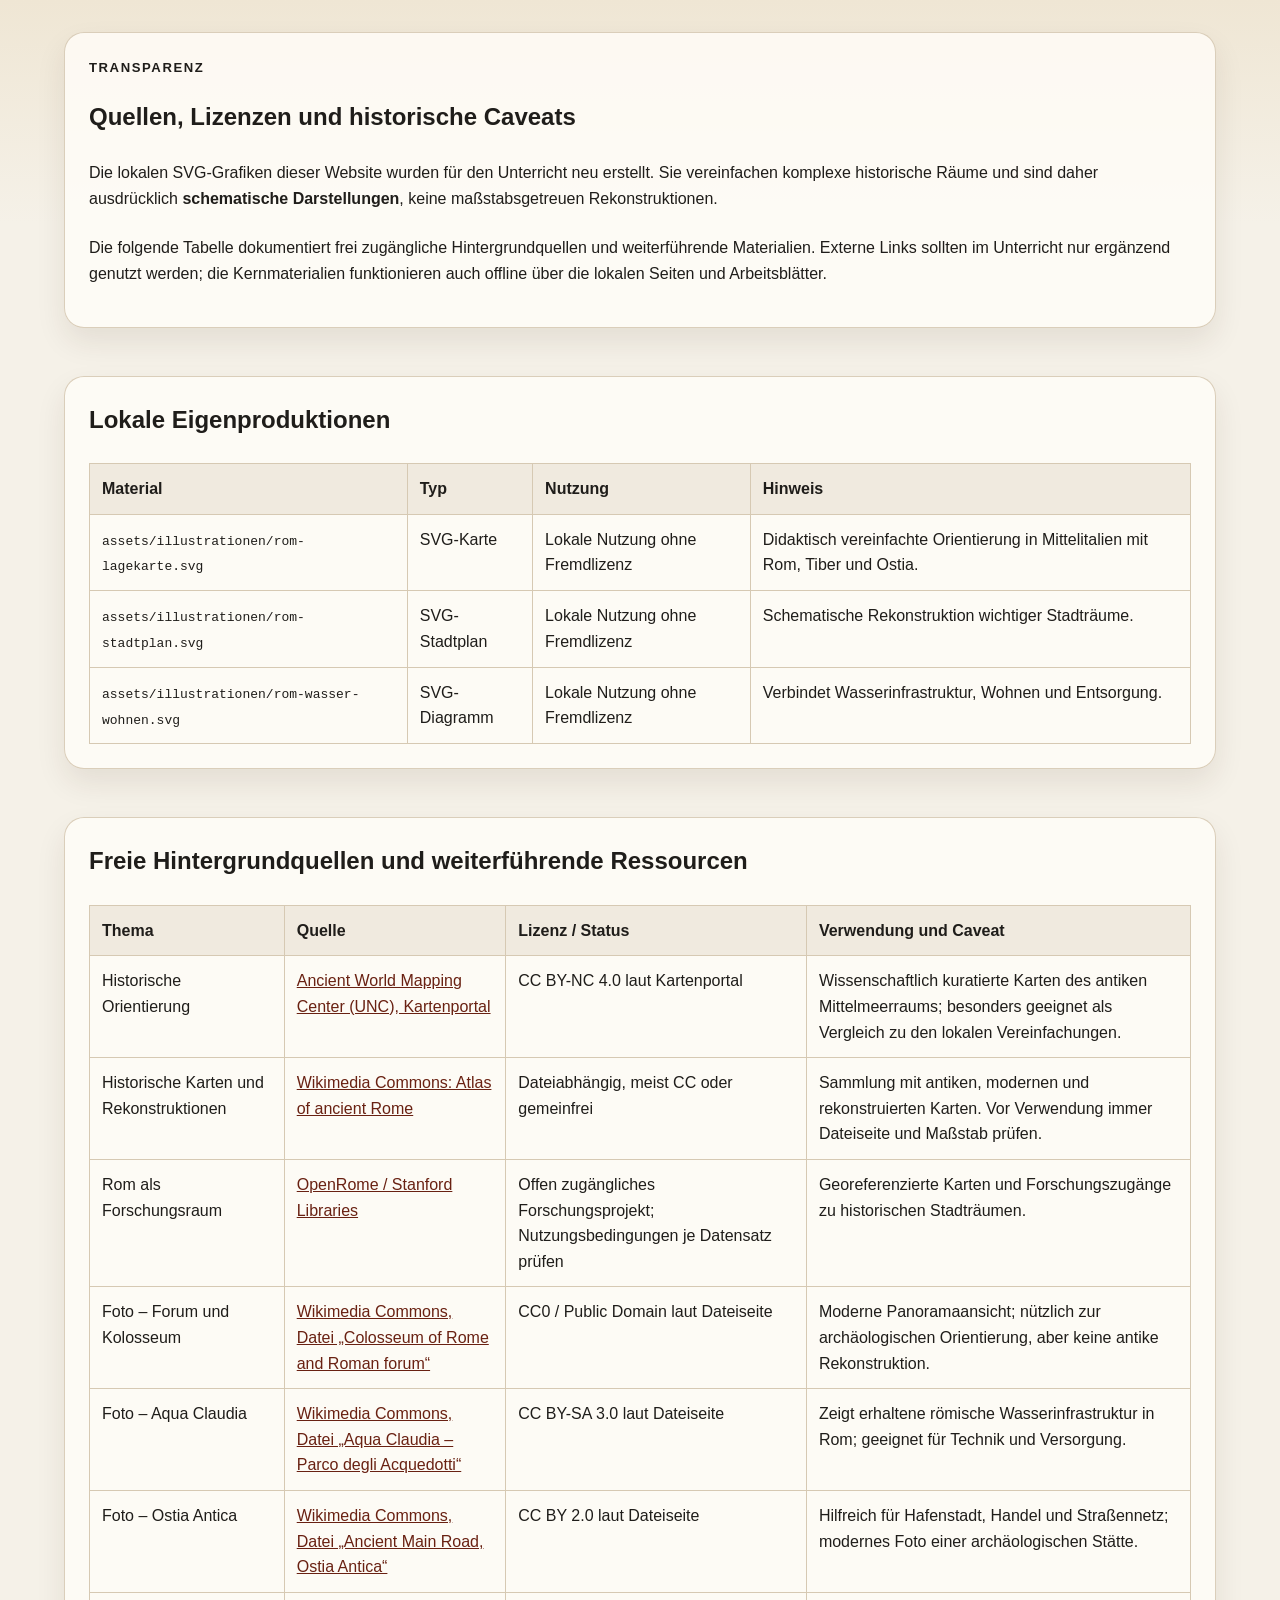
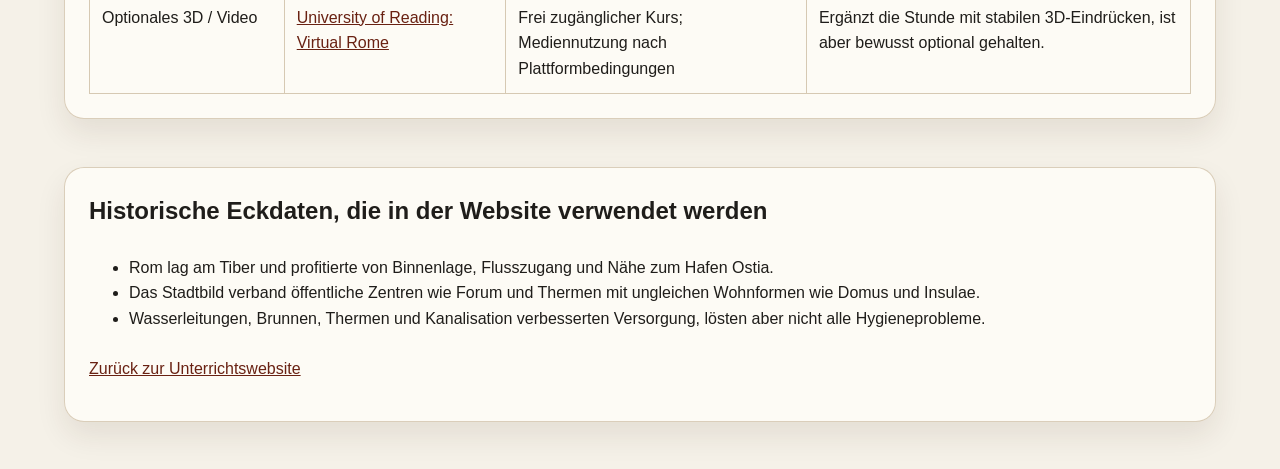
==== quellen.html @ fc0c3d78 "feat: add ancient Rome lesson website and materials Co-authored-by: Fritztechnic <207611370+Fritztec" ====
<!doctype html>
<html lang="de">
  <head>
    <meta charset="utf-8">
    <meta name="viewport" content="width=device-width, initial-scale=1">
    <title>Quellen und Lizenzen – Antikes Rom unterrichten</title>
    <meta name="description" content="Quellen, Lizenzen und historische Hinweise für die Unterrichtswebsite zur antiken Stadt Rom.">
    <link rel="stylesheet" href="styles.css">
  </head>
  <body>
    <main class="wrapper stack-xl" style="padding-block: 2rem 3rem;">
      <section class="panel stack-lg">
        <div class="section-heading">
          <p class="eyebrow">Transparenz</p>
          <h1>Quellen, Lizenzen und historische Caveats</h1>
        </div>
        <p>Die lokalen SVG-Grafiken dieser Website wurden für den Unterricht neu erstellt. Sie vereinfachen komplexe historische Räume und sind daher ausdrücklich <strong>schematische Darstellungen</strong>, keine maßstabsgetreuen Rekonstruktionen.</p>
        <p>Die folgende Tabelle dokumentiert frei zugängliche Hintergrundquellen und weiterführende Materialien. Externe Links sollten im Unterricht nur ergänzend genutzt werden; die Kernmaterialien funktionieren auch offline über die lokalen Seiten und Arbeitsblätter.</p>
      </section>

      <section class="panel stack-lg">
        <h2>Lokale Eigenproduktionen</h2>
        <table class="source-table">
          <thead>
            <tr>
              <th>Material</th>
              <th>Typ</th>
              <th>Nutzung</th>
              <th>Hinweis</th>
            </tr>
          </thead>
          <tbody>
            <tr>
              <td><code>assets/illustrationen/rom-lagekarte.svg</code></td>
              <td>SVG-Karte</td>
              <td>Lokale Nutzung ohne Fremdlizenz</td>
              <td>Didaktisch vereinfachte Orientierung in Mittelitalien mit Rom, Tiber und Ostia.</td>
            </tr>
            <tr>
              <td><code>assets/illustrationen/rom-stadtplan.svg</code></td>
              <td>SVG-Stadtplan</td>
              <td>Lokale Nutzung ohne Fremdlizenz</td>
              <td>Schematische Rekonstruktion wichtiger Stadträume.</td>
            </tr>
            <tr>
              <td><code>assets/illustrationen/rom-wasser-wohnen.svg</code></td>
              <td>SVG-Diagramm</td>
              <td>Lokale Nutzung ohne Fremdlizenz</td>
              <td>Verbindet Wasserinfrastruktur, Wohnen und Entsorgung.</td>
            </tr>
          </tbody>
        </table>
      </section>

      <section class="panel stack-lg">
        <h2>Freie Hintergrundquellen und weiterführende Ressourcen</h2>
        <table class="source-table">
          <thead>
            <tr>
              <th>Thema</th>
              <th>Quelle</th>
              <th>Lizenz / Status</th>
              <th>Verwendung und Caveat</th>
            </tr>
          </thead>
          <tbody>
            <tr>
              <td>Historische Orientierung</td>
              <td><a href="https://awmc.unc.edu/maps/">Ancient World Mapping Center (UNC), Kartenportal</a></td>
              <td>CC BY-NC 4.0 laut Kartenportal</td>
              <td>Wissenschaftlich kuratierte Karten des antiken Mittelmeerraums; besonders geeignet als Vergleich zu den lokalen Vereinfachungen.</td>
            </tr>
            <tr>
              <td>Historische Karten und Rekonstruktionen</td>
              <td><a href="https://commons.wikimedia.org/wiki/Atlas_of_ancient_Rome">Wikimedia Commons: Atlas of ancient Rome</a></td>
              <td>Dateiabhängig, meist CC oder gemeinfrei</td>
              <td>Sammlung mit antiken, modernen und rekonstruierten Karten. Vor Verwendung immer Dateiseite und Maßstab prüfen.</td>
            </tr>
            <tr>
              <td>Rom als Forschungsraum</td>
              <td><a href="https://www.mappingrome.com/openrome/">OpenRome / Stanford Libraries</a></td>
              <td>Offen zugängliches Forschungsprojekt; Nutzungsbedingungen je Datensatz prüfen</td>
              <td>Georeferenzierte Karten und Forschungszugänge zu historischen Stadträumen.</td>
            </tr>
            <tr>
              <td>Foto – Forum und Kolosseum</td>
              <td><a href="https://commons.wikimedia.org/wiki/File:Colosseum_of_Rome_and_Roman_forum.jpg">Wikimedia Commons, Datei „Colosseum of Rome and Roman forum“</a></td>
              <td>CC0 / Public Domain laut Dateiseite</td>
              <td>Moderne Panoramaansicht; nützlich zur archäologischen Orientierung, aber keine antike Rekonstruktion.</td>
            </tr>
            <tr>
              <td>Foto – Aqua Claudia</td>
              <td><a href="https://commons.wikimedia.org/wiki/File:Aqua_Claudia_-_Parco_degli_Acquedotti_-_panoramio.jpg">Wikimedia Commons, Datei „Aqua Claudia – Parco degli Acquedotti“</a></td>
              <td>CC BY-SA 3.0 laut Dateiseite</td>
              <td>Zeigt erhaltene römische Wasserinfrastruktur in Rom; geeignet für Technik und Versorgung.</td>
            </tr>
            <tr>
              <td>Foto – Ostia Antica</td>
              <td><a href="https://commons.wikimedia.org/wiki/File:Ancient_Main_Road,_Ostia_Antica_(39848553323).jpg">Wikimedia Commons, Datei „Ancient Main Road, Ostia Antica“</a></td>
              <td>CC BY 2.0 laut Dateiseite</td>
              <td>Hilfreich für Hafenstadt, Handel und Straßennetz; modernes Foto einer archäologischen Stätte.</td>
            </tr>
            <tr>
              <td>Optionales 3D / Video</td>
              <td><a href="https://research.reading.ac.uk/virtualrome/online-course/">University of Reading: Virtual Rome</a></td>
              <td>Frei zugänglicher Kurs; Mediennutzung nach Plattformbedingungen</td>
              <td>Ergänzt die Stunde mit stabilen 3D-Eindrücken, ist aber bewusst optional gehalten.</td>
            </tr>
          </tbody>
        </table>
      </section>

      <section class="panel stack-lg">
        <h2>Historische Eckdaten, die in der Website verwendet werden</h2>
        <ul>
          <li>Rom lag am Tiber und profitierte von Binnenlage, Flusszugang und Nähe zum Hafen Ostia.</li>
          <li>Das Stadtbild verband öffentliche Zentren wie Forum und Thermen mit ungleichen Wohnformen wie Domus und Insulae.</li>
          <li>Wasserleitungen, Brunnen, Thermen und Kanalisation verbesserten Versorgung, lösten aber nicht alle Hygieneprobleme.</li>
        </ul>
        <p><a href="index.html">Zurück zur Unterrichtswebsite</a></p>
      </section>
    </main>
  </body>
</html>
---- styles.css ----
:root {
  --bg: #f5f1e8;
  --surface: #fffdf8;
  --surface-2: #f0eadf;
  --text: #1f1d1a;
  --muted: #5d564b;
  --primary: #8f2d18;
  --primary-dark: #692112;
  --accent: #d9a441;
  --success: #1d6b43;
  --warning: #875400;
  --border: #d6c9b3;
  --shadow: 0 14px 30px rgba(51, 35, 13, 0.09);
  --radius: 1rem;
  --wrapper: min(72rem, calc(100vw - 2rem));
}

* { box-sizing: border-box; }
html { scroll-behavior: smooth; }
body {
  margin: 0;
  font-family: Inter, Arial, sans-serif;
  color: var(--text);
  background: linear-gradient(180deg, #efe6d4 0%, var(--bg) 14rem, var(--bg) 100%);
  line-height: 1.6;
}
img { max-width: 100%; display: block; }
a { color: var(--primary-dark); }
a:hover { color: var(--primary); }
.wrapper { width: var(--wrapper); margin-inline: auto; }
.stack-xl > * + * { margin-top: 3rem; }
.stack-lg > * + * { margin-top: 1.5rem; }
.stack-md > * + * { margin-top: 1rem; }
.skip-link {
  position: absolute;
  left: -999px;
  top: auto;
}
.skip-link:focus {
  left: 1rem;
  top: 1rem;
  background: #fff;
  padding: 0.75rem 1rem;
  z-index: 10;
}
.hero {
  background: radial-gradient(circle at top right, rgba(217, 164, 65, 0.3), transparent 20rem), linear-gradient(135deg, rgba(143, 45, 24, 0.95), rgba(88, 34, 22, 0.98));
  color: #fffaf4;
  padding: 4rem 0 3rem;
}
.hero__content { display: grid; gap: 1rem; }
.eyebrow {
  text-transform: uppercase;
  letter-spacing: 0.12em;
  font-size: 0.82rem;
  font-weight: 700;
  margin: 0;
  color: inherit;
}
.lead { font-size: 1.15rem; max-width: 48rem; }
.hero__actions {
  display: flex;
  flex-wrap: wrap;
  gap: 0.75rem;
}
.button {
  display: inline-flex;
  justify-content: center;
  align-items: center;
  padding: 0.85rem 1.2rem;
  border-radius: 999px;
  text-decoration: none;
  background: var(--accent);
  color: #261e12;
  border: 0;
  font: inherit;
  font-weight: 700;
  cursor: pointer;
}
.button:hover,
.button:focus-visible { background: #edbc5f; }
.button--secondary {
  background: transparent;
  color: #fffaf4;
  border: 2px solid rgba(255,255,255,0.75);
}
.facts {
  display: grid;
  gap: 0.75rem;
  grid-template-columns: repeat(auto-fit, minmax(14rem, 1fr));
  list-style: none;
  padding: 0;
  margin: 0.5rem 0 0;
}
.facts li {
  background: rgba(255,255,255,0.09);
  padding: 1rem;
  border-radius: var(--radius);
  border: 1px solid rgba(255,255,255,0.18);
}
.site-nav {
  position: sticky;
  top: 0;
  z-index: 5;
  backdrop-filter: blur(10px);
  background: rgba(255, 250, 244, 0.92);
  border-bottom: 1px solid var(--border);
}
.nav__inner {
  display: flex;
  gap: 1rem;
  overflow-x: auto;
  padding: 0.9rem 0;
}
.nav__inner a {
  white-space: nowrap;
  text-decoration: none;
  font-weight: 600;
}
.panel {
  background: rgba(255, 253, 248, 0.82);
  border: 1px solid rgba(214, 201, 179, 0.9);
  border-radius: calc(var(--radius) + 0.25rem);
  padding: 1.5rem;
  box-shadow: var(--shadow);
}
.section-heading h2,
.panel h2,
.panel h3 { margin: 0; }
.grid-2,
.grid-3 {
  display: grid;
  gap: 1rem;
}
.grid-2 { grid-template-columns: repeat(auto-fit, minmax(18rem, 1fr)); }
.grid-3 { grid-template-columns: repeat(auto-fit, minmax(14rem, 1fr)); }
.card {
  background: var(--surface);
  border: 1px solid var(--border);
  border-radius: var(--radius);
  padding: 1rem;
  box-shadow: 0 8px 16px rgba(71, 50, 20, 0.05);
}
.card h3 { margin-bottom: 0.6rem; }
.visual-card figcaption,
.muted { color: var(--muted); }
.visual-card figcaption { margin-top: 0.85rem; font-size: 0.95rem; }
.accent-card { background: #fff7e6; }
.warning-card { background: #fff5e4; }
.timeline {
  display: grid;
  gap: 1rem;
  grid-template-columns: repeat(auto-fit, minmax(14rem, 1fr));
}
.timeline__item {
  background: var(--surface);
  border: 1px solid var(--border);
  border-radius: var(--radius);
  padding: 1rem;
}
.timeline__time {
  display: inline-block;
  margin: 0 0 0.5rem;
  padding: 0.2rem 0.6rem;
  border-radius: 999px;
  background: var(--surface-2);
  font-weight: 700;
}
.presenter-tabs {
  display: flex;
  flex-wrap: wrap;
  gap: 0.75rem;
}
.tab {
  padding: 0.7rem 1rem;
  border-radius: 999px;
  border: 1px solid var(--border);
  background: var(--surface);
  cursor: pointer;
  font: inherit;
  font-weight: 700;
}
.tab.is-active,
.tab[aria-selected="true"] {
  background: var(--primary);
  color: #fff;
  border-color: var(--primary);
}
.quiz fieldset {
  border: 0;
  padding: 1rem;
  margin: 0;
}
.quiz legend {
  font-weight: 700;
  margin-bottom: 0.75rem;
}
.quiz label {
  display: block;
  padding: 0.35rem 0;
}
.quiz__actions {
  display: flex;
  align-items: center;
  gap: 1rem;
  flex-wrap: wrap;
}
.quiz__result { font-weight: 700; }
.quiz__result.is-good { color: var(--success); }
.quiz__result.is-mid { color: var(--warning); }
.quiz__result.is-low { color: var(--primary); }
.materials-list .card-link {
  text-decoration: none;
  color: inherit;
}
.materials-list .card-link:hover,
.materials-list .card-link:focus-visible { outline: 3px solid rgba(143,45,24,0.25); }
.text-link { font-weight: 700; }
.site-footer {
  margin-top: 3rem;
  padding: 2rem 0 3rem;
  color: var(--muted);
}
.footer__inner {
  display: flex;
  justify-content: space-between;
  gap: 1rem;
  flex-wrap: wrap;
}
.worksheet-header {
  display: flex;
  justify-content: space-between;
  gap: 1rem;
  align-items: flex-start;
  flex-wrap: wrap;
}
.worksheet-meta {
  display: grid;
  gap: 0.25rem;
}
.print-actions {
  display: flex;
  gap: 0.75rem;
  flex-wrap: wrap;
}
.answer-box {
  min-height: 4.25rem;
  border: 2px dashed var(--border);
  border-radius: 0.8rem;
  padding: 0.8rem;
  background: #fff;
}
.answer-box--large { min-height: 8rem; }
.small { font-size: 0.95rem; }
.source-table {
  width: 100%;
  border-collapse: collapse;
}
.source-table th,
.source-table td {
  border: 1px solid var(--border);
  padding: 0.75rem;
  text-align: left;
  vertical-align: top;
}
.source-table th { background: var(--surface-2); }
@media (max-width: 48rem) {
  .hero { padding-top: 3rem; }
  .lead { font-size: 1rem; }
}
@media print {
  .site-nav,
  .site-footer,
  .hero__actions,
  .print-actions,
  .skip-link,
  [data-print-hidden] { display: none !important; }
  body {
    background: #fff;
    color: #000;
    font-size: 11pt;
  }
  .hero,
  .panel,
  .card {
    background: #fff;
    color: #000;
    box-shadow: none;
    border-color: #666;
  }
  .panel { break-inside: avoid; }
  a { color: #000; text-decoration: underline; }
}
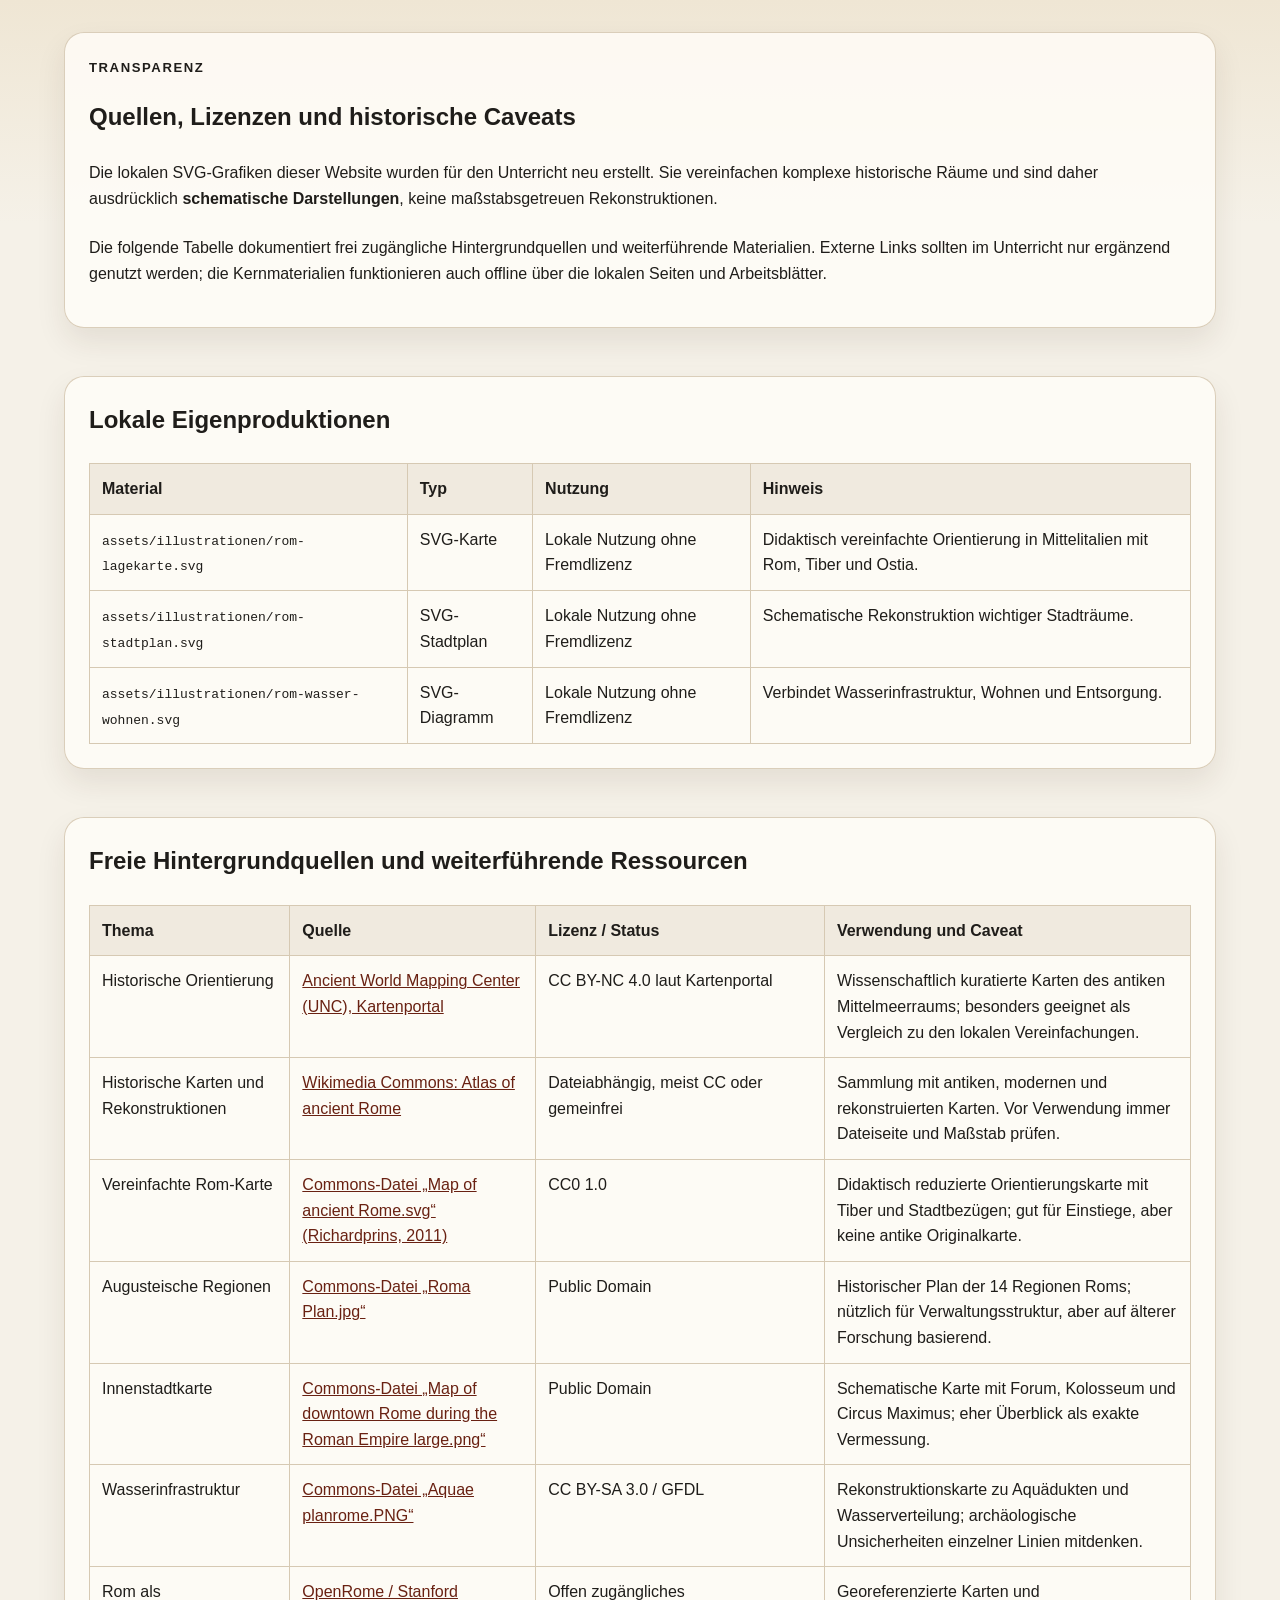
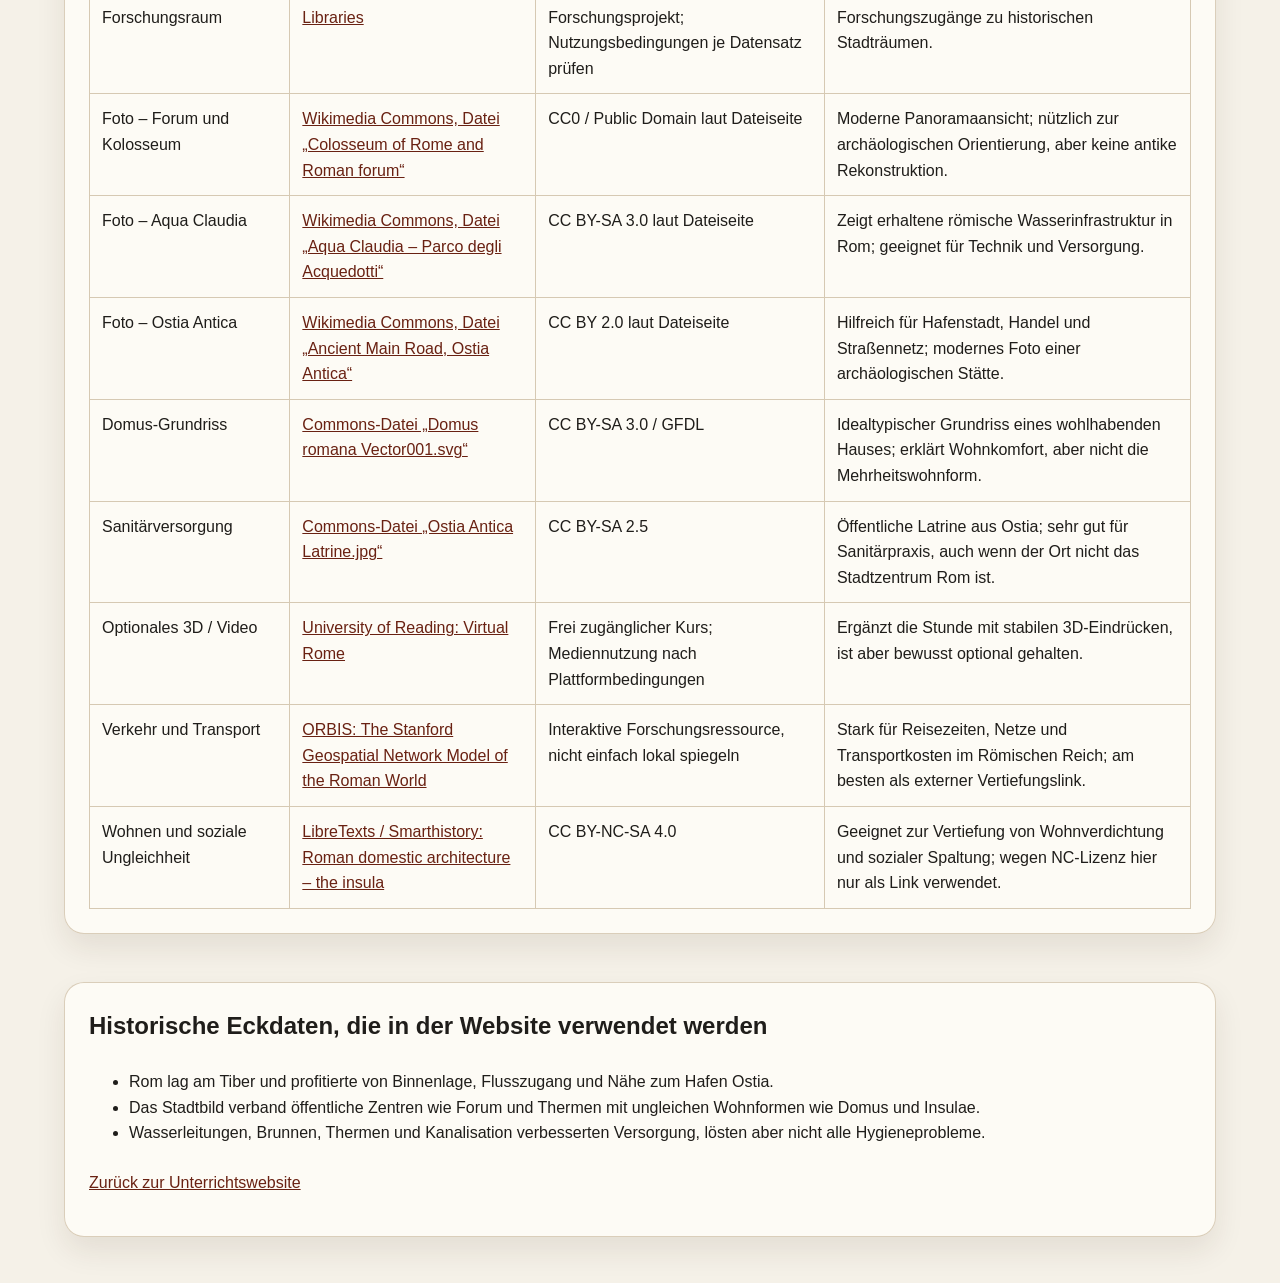
==== commit ebdfb704: "fix: complete final accessibility and source polish Co-authored-by: Fritztechnic <207611370+Fritztec" ====
--- a/quellen.html
+++ b/quellen.html
@@ -77,6 +77,30 @@
               <td>Sammlung mit antiken, modernen und rekonstruierten Karten. Vor Verwendung immer Dateiseite und Maßstab prüfen.</td>
             </tr>
             <tr>
+              <td>Vereinfachte Rom-Karte</td>
+              <td><a href="https://commons.wikimedia.org/wiki/File:Map_of_ancient_Rome.svg">Commons-Datei „Map of ancient Rome.svg“ (Richardprins, 2011)</a></td>
+              <td>CC0 1.0</td>
+              <td>Didaktisch reduzierte Orientierungskarte mit Tiber und Stadtbezügen; gut für Einstiege, aber keine antike Originalkarte.</td>
+            </tr>
+            <tr>
+              <td>Augusteische Regionen</td>
+              <td><a href="https://commons.wikimedia.org/wiki/File:Roma_Plan.jpg">Commons-Datei „Roma Plan.jpg“</a></td>
+              <td>Public Domain</td>
+              <td>Historischer Plan der 14 Regionen Roms; nützlich für Verwaltungsstruktur, aber auf älterer Forschung basierend.</td>
+            </tr>
+            <tr>
+              <td>Innenstadtkarte</td>
+              <td><a href="https://commons.wikimedia.org/wiki/File:Map_of_downtown_Rome_during_the_Roman_Empire_large.png">Commons-Datei „Map of downtown Rome during the Roman Empire large.png“</a></td>
+              <td>Public Domain</td>
+              <td>Schematische Karte mit Forum, Kolosseum und Circus Maximus; eher Überblick als exakte Vermessung.</td>
+            </tr>
+            <tr>
+              <td>Wasserinfrastruktur</td>
+              <td><a href="https://commons.wikimedia.org/wiki/File:Aquae_planrome.PNG">Commons-Datei „Aquae planrome.PNG“</a></td>
+              <td>CC BY-SA 3.0 / GFDL</td>
+              <td>Rekonstruktionskarte zu Aquädukten und Wasserverteilung; archäologische Unsicherheiten einzelner Linien mitdenken.</td>
+            </tr>
+            <tr>
               <td>Rom als Forschungsraum</td>
               <td><a href="https://www.mappingrome.com/openrome/">OpenRome / Stanford Libraries</a></td>
               <td>Offen zugängliches Forschungsprojekt; Nutzungsbedingungen je Datensatz prüfen</td>
@@ -101,10 +125,34 @@
               <td>Hilfreich für Hafenstadt, Handel und Straßennetz; modernes Foto einer archäologischen Stätte.</td>
             </tr>
             <tr>
+              <td>Domus-Grundriss</td>
+              <td><a href="https://commons.wikimedia.org/wiki/File:Domus_romana_Vector001.svg">Commons-Datei „Domus romana Vector001.svg“</a></td>
+              <td>CC BY-SA 3.0 / GFDL</td>
+              <td>Idealtypischer Grundriss eines wohlhabenden Hauses; erklärt Wohnkomfort, aber nicht die Mehrheitswohnform.</td>
+            </tr>
+            <tr>
+              <td>Sanitärversorgung</td>
+              <td><a href="https://commons.wikimedia.org/wiki/File:Ostia_Antica_Latrine.jpg">Commons-Datei „Ostia Antica Latrine.jpg“</a></td>
+              <td>CC BY-SA 2.5</td>
+              <td>Öffentliche Latrine aus Ostia; sehr gut für Sanitärpraxis, auch wenn der Ort nicht das Stadtzentrum Rom ist.</td>
+            </tr>
+            <tr>
               <td>Optionales 3D / Video</td>
               <td><a href="https://research.reading.ac.uk/virtualrome/online-course/">University of Reading: Virtual Rome</a></td>
               <td>Frei zugänglicher Kurs; Mediennutzung nach Plattformbedingungen</td>
               <td>Ergänzt die Stunde mit stabilen 3D-Eindrücken, ist aber bewusst optional gehalten.</td>
+            </tr>
+            <tr>
+              <td>Verkehr und Transport</td>
+              <td><a href="https://orbis.stanford.edu/">ORBIS: The Stanford Geospatial Network Model of the Roman World</a></td>
+              <td>Interaktive Forschungsressource, nicht einfach lokal spiegeln</td>
+              <td>Stark für Reisezeiten, Netze und Transportkosten im Römischen Reich; am besten als externer Vertiefungslink.</td>
+            </tr>
+            <tr>
+              <td>Wohnen und soziale Ungleichheit</td>
+              <td><a href="https://human.libretexts.org/Bookshelves/Art/Art_History_and_Theory/SmartHistory_of_Art_2e/02%3A_SmartHistory_of_Art_II-_Ancient_Mediterranean/03%3A_Ancient_Rome_I/3.02%3A_Beginner_guides_to_Roman_architecture/3.2.05%3A_Roman_domestic_architecture-_the_insula">LibreTexts / Smarthistory: Roman domestic architecture – the insula</a></td>
+              <td>CC BY-NC-SA 4.0</td>
+              <td>Geeignet zur Vertiefung von Wohnverdichtung und sozialer Spaltung; wegen NC-Lizenz hier nur als Link verwendet.</td>
             </tr>
           </tbody>
         </table>
--- a/styles.css
+++ b/styles.css
@@ -83,6 +83,12 @@
   background: transparent;
   color: #fffaf4;
   border: 2px solid rgba(255,255,255,0.75);
+}
+.button--secondary:hover,
+.button--secondary:focus-visible {
+  background: #edbc5f;
+  color: #261e12;
+  border-color: #edbc5f;
 }
 .facts {
   display: grid;
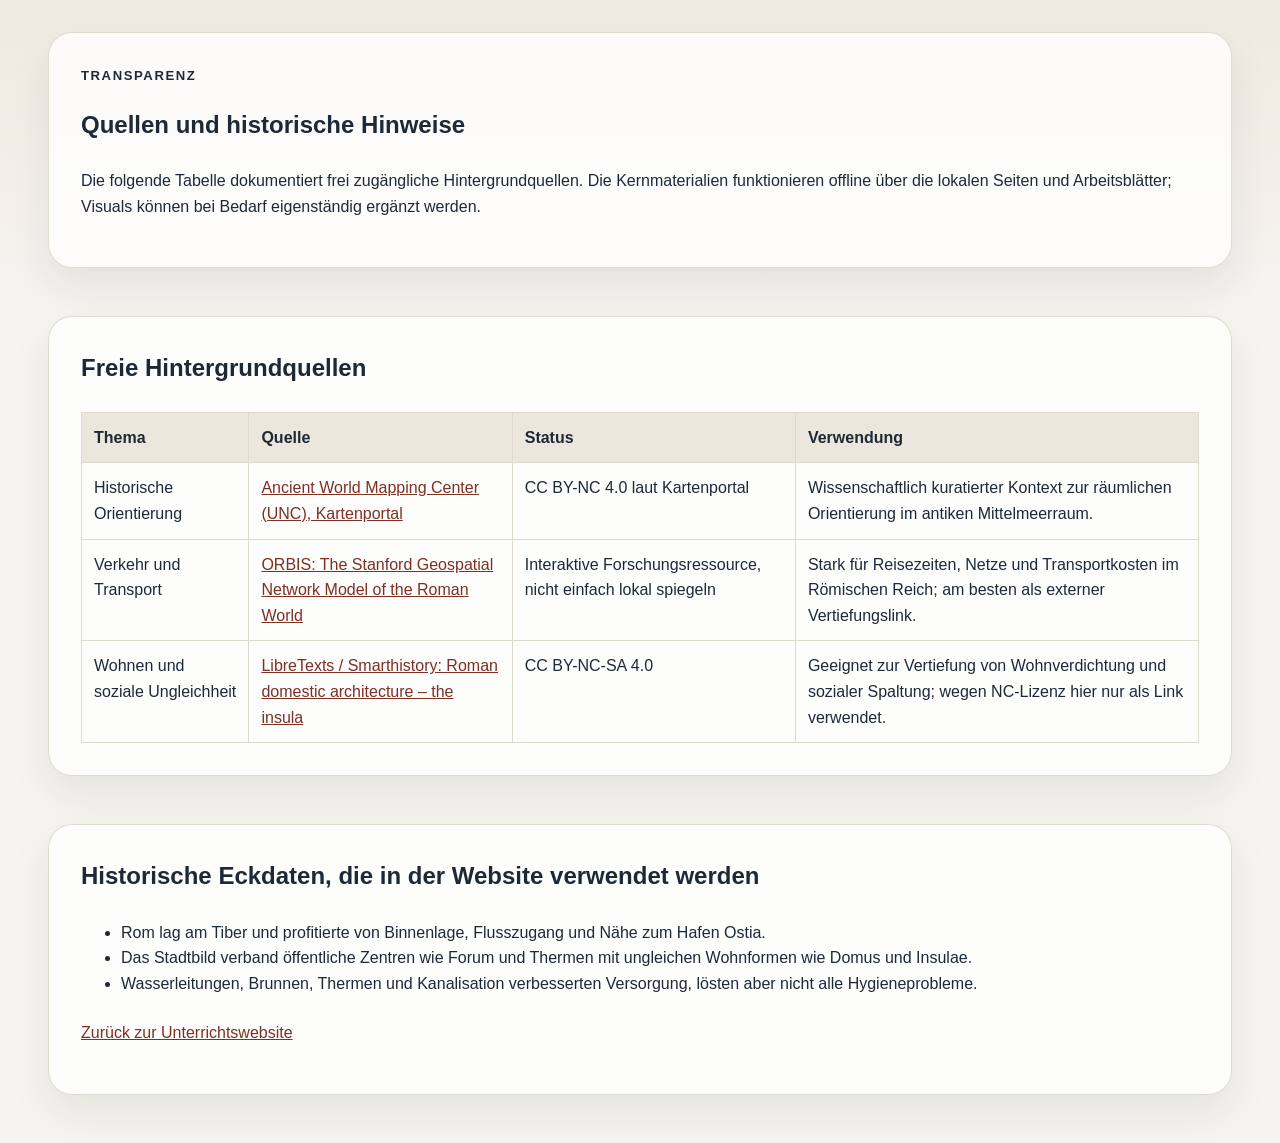
==== commit 2d377e1f: "Add polished lesson presentation and refresh site Co-authored-by: Fritztechnic <207611370+Fritztechn" ====
--- a/quellen.html
+++ b/quellen.html
@@ -3,8 +3,8 @@
   <head>
     <meta charset="utf-8">
     <meta name="viewport" content="width=device-width, initial-scale=1">
-    <title>Quellen und Lizenzen – Antikes Rom unterrichten</title>
-    <meta name="description" content="Quellen, Lizenzen und historische Hinweise für die Unterrichtswebsite zur antiken Stadt Rom.">
+    <title>Quellen und historische Hinweise – Antikes Rom unterrichten</title>
+    <meta name="description" content="Quellen und historische Hinweise für die Unterrichtswebsite zur antiken Stadt Rom.">
     <link rel="stylesheet" href="styles.css">
   </head>
   <body>
@@ -12,55 +12,20 @@
       <section class="panel stack-lg">
         <div class="section-heading">
           <p class="eyebrow">Transparenz</p>
-          <h1>Quellen, Lizenzen und historische Caveats</h1>
+          <h1>Quellen und historische Hinweise</h1>
         </div>
-        <p>Die lokalen SVG-Grafiken dieser Website wurden für den Unterricht neu erstellt. Sie vereinfachen komplexe historische Räume und sind daher ausdrücklich <strong>schematische Darstellungen</strong>, keine maßstabsgetreuen Rekonstruktionen.</p>
-        <p>Die folgende Tabelle dokumentiert frei zugängliche Hintergrundquellen und weiterführende Materialien. Externe Links sollten im Unterricht nur ergänzend genutzt werden; die Kernmaterialien funktionieren auch offline über die lokalen Seiten und Arbeitsblätter.</p>
+        <p>Die folgende Tabelle dokumentiert frei zugängliche Hintergrundquellen. Die Kernmaterialien funktionieren offline über die lokalen Seiten und Arbeitsblätter; Visuals können bei Bedarf eigenständig ergänzt werden.</p>
       </section>
 
       <section class="panel stack-lg">
-        <h2>Lokale Eigenproduktionen</h2>
-        <table class="source-table">
-          <thead>
-            <tr>
-              <th>Material</th>
-              <th>Typ</th>
-              <th>Nutzung</th>
-              <th>Hinweis</th>
-            </tr>
-          </thead>
-          <tbody>
-            <tr>
-              <td><code>assets/illustrationen/rom-lagekarte.svg</code></td>
-              <td>SVG-Karte</td>
-              <td>Lokale Nutzung ohne Fremdlizenz</td>
-              <td>Didaktisch vereinfachte Orientierung in Mittelitalien mit Rom, Tiber und Ostia.</td>
-            </tr>
-            <tr>
-              <td><code>assets/illustrationen/rom-stadtplan.svg</code></td>
-              <td>SVG-Stadtplan</td>
-              <td>Lokale Nutzung ohne Fremdlizenz</td>
-              <td>Schematische Rekonstruktion wichtiger Stadträume.</td>
-            </tr>
-            <tr>
-              <td><code>assets/illustrationen/rom-wasser-wohnen.svg</code></td>
-              <td>SVG-Diagramm</td>
-              <td>Lokale Nutzung ohne Fremdlizenz</td>
-              <td>Verbindet Wasserinfrastruktur, Wohnen und Entsorgung.</td>
-            </tr>
-          </tbody>
-        </table>
-      </section>
-
-      <section class="panel stack-lg">
-        <h2>Freie Hintergrundquellen und weiterführende Ressourcen</h2>
+        <h2>Freie Hintergrundquellen</h2>
         <table class="source-table">
           <thead>
             <tr>
               <th>Thema</th>
               <th>Quelle</th>
-              <th>Lizenz / Status</th>
-              <th>Verwendung und Caveat</th>
+              <th>Status</th>
+              <th>Verwendung</th>
             </tr>
           </thead>
           <tbody>
@@ -68,79 +33,7 @@
               <td>Historische Orientierung</td>
               <td><a href="https://awmc.unc.edu/maps/">Ancient World Mapping Center (UNC), Kartenportal</a></td>
               <td>CC BY-NC 4.0 laut Kartenportal</td>
-              <td>Wissenschaftlich kuratierte Karten des antiken Mittelmeerraums; besonders geeignet als Vergleich zu den lokalen Vereinfachungen.</td>
-            </tr>
-            <tr>
-              <td>Historische Karten und Rekonstruktionen</td>
-              <td><a href="https://commons.wikimedia.org/wiki/Atlas_of_ancient_Rome">Wikimedia Commons: Atlas of ancient Rome</a></td>
-              <td>Dateiabhängig, meist CC oder gemeinfrei</td>
-              <td>Sammlung mit antiken, modernen und rekonstruierten Karten. Vor Verwendung immer Dateiseite und Maßstab prüfen.</td>
-            </tr>
-            <tr>
-              <td>Vereinfachte Rom-Karte</td>
-              <td><a href="https://commons.wikimedia.org/wiki/File:Map_of_ancient_Rome.svg">Commons-Datei „Map of ancient Rome.svg“ (Richardprins, 2011)</a></td>
-              <td>CC0 1.0</td>
-              <td>Didaktisch reduzierte Orientierungskarte mit Tiber und Stadtbezügen; gut für Einstiege, aber keine antike Originalkarte.</td>
-            </tr>
-            <tr>
-              <td>Augusteische Regionen</td>
-              <td><a href="https://commons.wikimedia.org/wiki/File:Roma_Plan.jpg">Commons-Datei „Roma Plan.jpg“</a></td>
-              <td>Public Domain</td>
-              <td>Historischer Plan der 14 Regionen Roms; nützlich für Verwaltungsstruktur, aber auf älterer Forschung basierend.</td>
-            </tr>
-            <tr>
-              <td>Innenstadtkarte</td>
-              <td><a href="https://commons.wikimedia.org/wiki/File:Map_of_downtown_Rome_during_the_Roman_Empire_large.png">Commons-Datei „Map of downtown Rome during the Roman Empire large.png“</a></td>
-              <td>Public Domain</td>
-              <td>Schematische Karte mit Forum, Kolosseum und Circus Maximus; eher Überblick als exakte Vermessung.</td>
-            </tr>
-            <tr>
-              <td>Wasserinfrastruktur</td>
-              <td><a href="https://commons.wikimedia.org/wiki/File:Aquae_planrome.PNG">Commons-Datei „Aquae planrome.PNG“</a></td>
-              <td>CC BY-SA 3.0 / GFDL</td>
-              <td>Rekonstruktionskarte zu Aquädukten und Wasserverteilung; archäologische Unsicherheiten einzelner Linien mitdenken.</td>
-            </tr>
-            <tr>
-              <td>Rom als Forschungsraum</td>
-              <td><a href="https://www.mappingrome.com/openrome/">OpenRome / Stanford Libraries</a></td>
-              <td>Offen zugängliches Forschungsprojekt; Nutzungsbedingungen je Datensatz prüfen</td>
-              <td>Georeferenzierte Karten und Forschungszugänge zu historischen Stadträumen.</td>
-            </tr>
-            <tr>
-              <td>Foto – Forum und Kolosseum</td>
-              <td><a href="https://commons.wikimedia.org/wiki/File:Colosseum_of_Rome_and_Roman_forum.jpg">Wikimedia Commons, Datei „Colosseum of Rome and Roman forum“</a></td>
-              <td>CC0 / Public Domain laut Dateiseite</td>
-              <td>Moderne Panoramaansicht; nützlich zur archäologischen Orientierung, aber keine antike Rekonstruktion.</td>
-            </tr>
-            <tr>
-              <td>Foto – Aqua Claudia</td>
-              <td><a href="https://commons.wikimedia.org/wiki/File:Aqua_Claudia_-_Parco_degli_Acquedotti_-_panoramio.jpg">Wikimedia Commons, Datei „Aqua Claudia – Parco degli Acquedotti“</a></td>
-              <td>CC BY-SA 3.0 laut Dateiseite</td>
-              <td>Zeigt erhaltene römische Wasserinfrastruktur in Rom; geeignet für Technik und Versorgung.</td>
-            </tr>
-            <tr>
-              <td>Foto – Ostia Antica</td>
-              <td><a href="https://commons.wikimedia.org/wiki/File:Ancient_Main_Road,_Ostia_Antica_(39848553323).jpg">Wikimedia Commons, Datei „Ancient Main Road, Ostia Antica“</a></td>
-              <td>CC BY 2.0 laut Dateiseite</td>
-              <td>Hilfreich für Hafenstadt, Handel und Straßennetz; modernes Foto einer archäologischen Stätte.</td>
-            </tr>
-            <tr>
-              <td>Domus-Grundriss</td>
-              <td><a href="https://commons.wikimedia.org/wiki/File:Domus_romana_Vector001.svg">Commons-Datei „Domus romana Vector001.svg“</a></td>
-              <td>CC BY-SA 3.0 / GFDL</td>
-              <td>Idealtypischer Grundriss eines wohlhabenden Hauses; erklärt Wohnkomfort, aber nicht die Mehrheitswohnform.</td>
-            </tr>
-            <tr>
-              <td>Sanitärversorgung</td>
-              <td><a href="https://commons.wikimedia.org/wiki/File:Ostia_Antica_Latrine.jpg">Commons-Datei „Ostia Antica Latrine.jpg“</a></td>
-              <td>CC BY-SA 2.5</td>
-              <td>Öffentliche Latrine aus Ostia; sehr gut für Sanitärpraxis, auch wenn der Ort nicht das Stadtzentrum Rom ist.</td>
-            </tr>
-            <tr>
-              <td>Optionales 3D / Video</td>
-              <td><a href="https://research.reading.ac.uk/virtualrome/online-course/">University of Reading: Virtual Rome</a></td>
-              <td>Frei zugänglicher Kurs; Mediennutzung nach Plattformbedingungen</td>
-              <td>Ergänzt die Stunde mit stabilen 3D-Eindrücken, ist aber bewusst optional gehalten.</td>
+              <td>Wissenschaftlich kuratierter Kontext zur räumlichen Orientierung im antiken Mittelmeerraum.</td>
             </tr>
             <tr>
               <td>Verkehr und Transport</td>
--- a/styles.css
+++ b/styles.css
@@ -1,18 +1,18 @@
 :root {
-  --bg: #f5f1e8;
-  --surface: #fffdf8;
-  --surface-2: #f0eadf;
-  --text: #1f1d1a;
-  --muted: #5d564b;
-  --primary: #8f2d18;
-  --primary-dark: #692112;
-  --accent: #d9a441;
-  --success: #1d6b43;
-  --warning: #875400;
-  --border: #d6c9b3;
-  --shadow: 0 14px 30px rgba(51, 35, 13, 0.09);
-  --radius: 1rem;
-  --wrapper: min(72rem, calc(100vw - 2rem));
+  --bg: #f6f4ef;
+  --surface: #ffffff;
+  --surface-2: #ebe7dd;
+  --text: #1e2938;
+  --muted: #627085;
+  --primary: #a94432;
+  --primary-dark: #7d3024;
+  --accent: #d4a247;
+  --success: #21735a;
+  --warning: #916711;
+  --border: #ded9ce;
+  --shadow: 0 18px 42px rgba(30, 41, 56, 0.08);
+  --radius: 1.15rem;
+  --wrapper: min(74rem, calc(100vw - 2rem));
 }
 
 * { box-sizing: border-box; }
@@ -21,7 +21,7 @@
   margin: 0;
   font-family: Inter, Arial, sans-serif;
   color: var(--text);
-  background: linear-gradient(180deg, #efe6d4 0%, var(--bg) 14rem, var(--bg) 100%);
+  background: linear-gradient(180deg, #eeeae1 0%, var(--bg) 20rem, var(--bg) 100%);
   line-height: 1.6;
 }
 img { max-width: 100%; display: block; }
@@ -44,11 +44,11 @@
   z-index: 10;
 }
 .hero {
-  background: radial-gradient(circle at top right, rgba(217, 164, 65, 0.3), transparent 20rem), linear-gradient(135deg, rgba(143, 45, 24, 0.95), rgba(88, 34, 22, 0.98));
+  background: radial-gradient(circle at 86% 12%, rgba(212, 162, 71, 0.22), transparent 19rem), linear-gradient(135deg, #212b3e, #172031);
   color: #fffaf4;
   padding: 4rem 0 3rem;
 }
-.hero__content { display: grid; gap: 1rem; }
+.hero__content { display: grid; gap: 1.1rem; }
 .eyebrow {
   text-transform: uppercase;
   letter-spacing: 0.12em;
@@ -57,7 +57,7 @@
   margin: 0;
   color: inherit;
 }
-.lead { font-size: 1.15rem; max-width: 48rem; }
+.lead { font-size: 1.16rem; max-width: 48rem; color: #e5e9ef; }
 .hero__actions {
   display: flex;
   flex-wrap: wrap;
@@ -71,14 +71,14 @@
   border-radius: 999px;
   text-decoration: none;
   background: var(--accent);
-  color: #261e12;
+  color: #222b3a;
   border: 0;
   font: inherit;
   font-weight: 700;
   cursor: pointer;
 }
 .button:hover,
-.button:focus-visible { background: #edbc5f; }
+.button:focus-visible { background: #e1b662; }
 .button--secondary {
   background: transparent;
   color: #fffaf4;
@@ -86,9 +86,9 @@
 }
 .button--secondary:hover,
 .button--secondary:focus-visible {
-  background: #edbc5f;
-  color: #261e12;
-  border-color: #edbc5f;
+  background: #e1b662;
+  color: #222b3a;
+  border-color: #e1b662;
 }
 .facts {
   display: grid;
@@ -99,7 +99,7 @@
   margin: 0.5rem 0 0;
 }
 .facts li {
-  background: rgba(255,255,255,0.09);
+  background: rgba(255,255,255,0.08);
   padding: 1rem;
   border-radius: var(--radius);
   border: 1px solid rgba(255,255,255,0.18);
@@ -109,7 +109,7 @@
   top: 0;
   z-index: 5;
   backdrop-filter: blur(10px);
-  background: rgba(255, 250, 244, 0.92);
+  background: rgba(255, 255, 255, 0.91);
   border-bottom: 1px solid var(--border);
 }
 .nav__inner {
@@ -124,10 +124,10 @@
   font-weight: 600;
 }
 .panel {
-  background: rgba(255, 253, 248, 0.82);
-  border: 1px solid rgba(214, 201, 179, 0.9);
-  border-radius: calc(var(--radius) + 0.25rem);
-  padding: 1.5rem;
+  background: rgba(255, 255, 255, 0.78);
+  border: 1px solid rgba(222, 217, 206, 0.9);
+  border-radius: calc(var(--radius) + 0.35rem);
+  padding: clamp(1.35rem, 3vw, 2rem);
   box-shadow: var(--shadow);
 }
 .section-heading h2,
@@ -145,14 +145,28 @@
   border: 1px solid var(--border);
   border-radius: var(--radius);
   padding: 1rem;
-  box-shadow: 0 8px 16px rgba(71, 50, 20, 0.05);
+  box-shadow: 0 8px 20px rgba(30, 41, 56, 0.045);
 }
 .card h3 { margin-bottom: 0.6rem; }
-.visual-card figcaption,
 .muted { color: var(--muted); }
-.visual-card figcaption { margin-top: 0.85rem; font-size: 0.95rem; }
-.accent-card { background: #fff7e6; }
-.warning-card { background: #fff5e4; }
+.feature-card { border-top: 4px solid var(--accent); }
+.accent-card { background: #fff9ec; border-top: 4px solid var(--primary); }
+.warning-card { background: #fff7e9; border-top: 4px solid var(--accent); }
+.card-label {
+  margin: 0 0 0.55rem;
+  color: var(--primary);
+  font-size: 0.75rem;
+  font-weight: 800;
+  letter-spacing: 0.1em;
+  text-transform: uppercase;
+}
+.key-takeaway {
+  border-left: 4px solid var(--primary);
+  padding: 1.1rem 1.25rem;
+  background: #f1eee7;
+  border-radius: 0 var(--radius) var(--radius) 0;
+}
+.key-takeaway p:last-child { margin-bottom: 0; font-size: 1.08rem; font-weight: 600; }
 .timeline {
   display: grid;
   gap: 1rem;
@@ -162,7 +176,8 @@
   background: var(--surface);
   border: 1px solid var(--border);
   border-radius: var(--radius);
-  padding: 1rem;
+  padding: 1.15rem;
+  border-top: 4px solid var(--accent);
 }
 .timeline__time {
   display: inline-block;
@@ -220,7 +235,10 @@
   color: inherit;
 }
 .materials-list .card-link:hover,
-.materials-list .card-link:focus-visible { outline: 3px solid rgba(143,45,24,0.25); }
+.materials-list .card-link:focus-visible {
+  outline: 3px solid rgba(169,68,50,0.25);
+  transform: translateY(-2px);
+}
 .text-link { font-weight: 700; }
 .site-footer {
   margin-top: 3rem;
